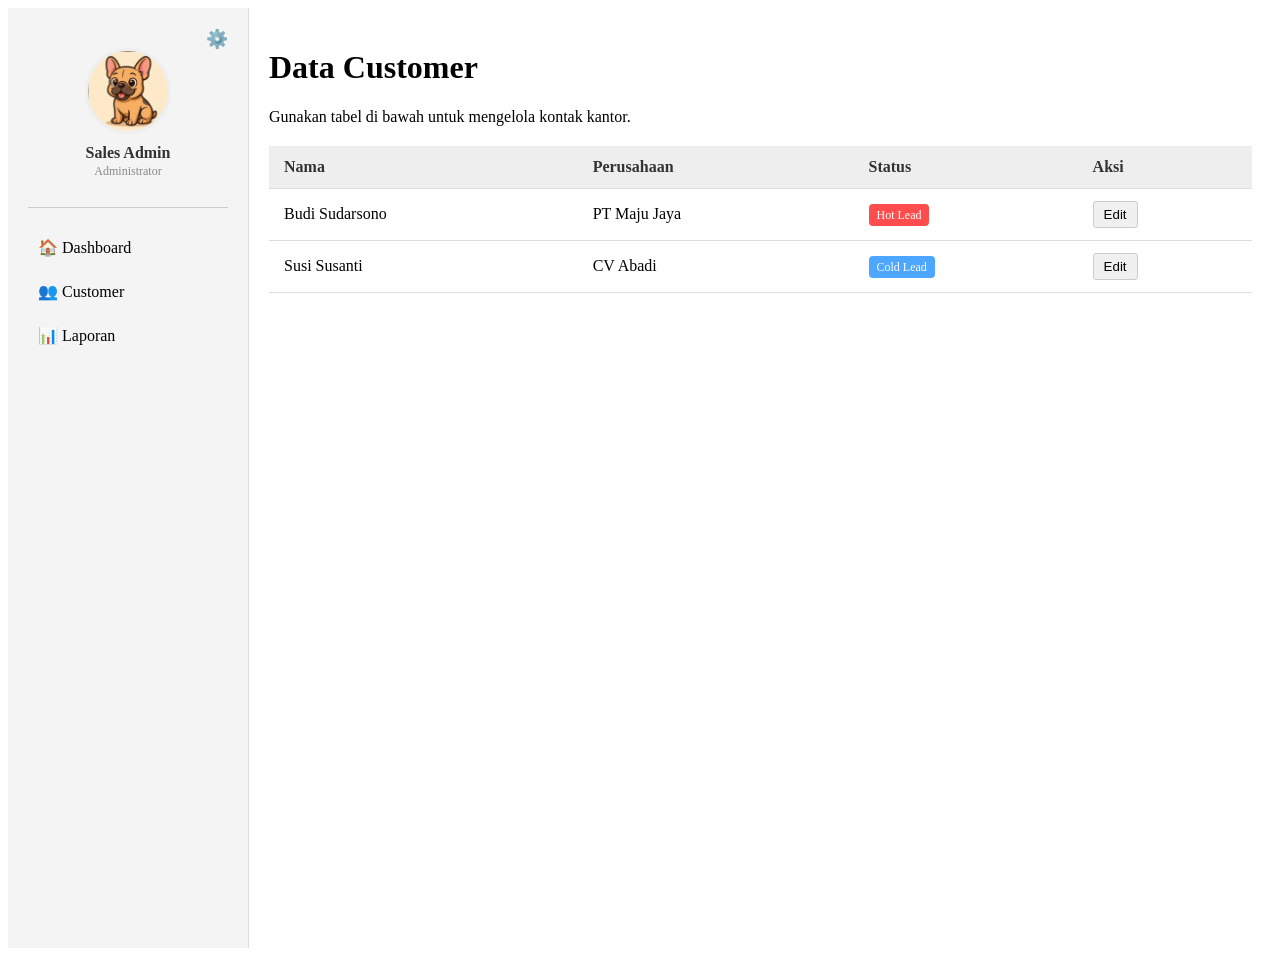
==== customer.html @ 4520d854 "Initial commit - CRM Prototype" ====
<!doctype html>
<html lang="en">
  <head>
    <meta charset="UTF-8" />
    <meta name="viewport" content="width=device-width, initial-scale=1.0" />
    <title>IEU CRM</title>
    <link rel="stylesheet" href="style.css" />
  </head>
  <body>
    <div id="wrapper">
      <div class="sidebar" id="sidebar-target">Sedang memuat menu...</div>

      <div id="content">
        <h1>Data Customer</h1>
        <p>Gunakan tabel di bawah untuk mengelola kontak kantor.</p>

        <table class="crm-table">
          <thead>
            <tr>
              <th>Nama</th>
              <th>Perusahaan</th>
              <th>Status</th>
              <th>Aksi</th>
            </tr>
          </thead>
          <tbody>
            <tr>
              <td>Budi Sudarsono</td>
              <td>PT Maju Jaya</td>
              <td><span class="badge-hot">Hot Lead</span></td>
              <td><button class="btn-edit">Edit</button></td>
            </tr>
            <tr>
              <td>Susi Susanti</td>
              <td>CV Abadi</td>
              <td><span class="badge-cold">Cold Lead</span></td>
              <td><button class="btn-edit">Edit</button></td>
            </tr>
          </tbody>
        </table>
      </div>
    </div>
    <script src="script.js"></script>
  </body>
</html>
---- style.css ----
/* Struktur Utama */
#wrapper {
  display: flex;
}

#content {
  flex: 1;
  padding: 20px;
}

/* Sidebar */
.sidebar {
  width: 200px;
  background: #f4f4f4;
  height: 100vh;
  padding: 20px;
  border-right: 1px solid #ddd;
}

/* Profil & Gear */
/* 1. Kontainer Paling Luar (Tempat Gear & Konten) */
.profile-container {
  position: relative;
  padding: 20px 0;
  width: 100%; /* Pastikan lebarnya penuh agar Gear bisa di pojok kanan */
}

/* 2. Ikon Gear Tetap di Pojok Kanan Atas */
.gear-icon-top {
  position: absolute;
  top: 0;
  right: 0;
  text-decoration: none;
  font-size: 18px;
  color: #888;
}

/* 3. INI KUNCINYA: Membuat Foto & Nama Berjejer ke Bawah */
.profile-content {
  display: flex;
  flex-direction: column; /* Foto di atas, Nama di bawah */
  align-items: center; /* Semuanya rata tengah secara horizontal */
  text-align: center;
}

/* 4. Foto Profil Bulat */
.profile-img-large {
    width: 80px;      /* Sesuaikan */
    height: 80px;
    border-radius: 50%;
    object-fit: cover; /* INI WAJIB: Biar tidak gepeng */
    border: 3px solid #eee;
    margin-bottom: 10px;
}
/* 5. Teks Nama & Role */
.user-name-big {
  font-weight: bold;
  font-size: 16px;
  color: #333;
  display: block; /* Memastikan dia ambil baris sendiri */
}

.user-role {
  font-size: 12px;
  color: #888;
}

/* Info Teks */
.user-info {
  display: flex;
  flex-direction: column;
}

.user-name-big {
  font-weight: bold;
  font-size: 16px;
  color: #333;
}

.user-role {
  font-size: 12px;
  color: #888;
  margin-top: 2px;
}

/* Menu */
.menu-list {
  list-style: none;
  padding: 0;
}

.menu-list li {
  margin-bottom: 15px;
  cursor: pointer;
}

.divider {
  border: 0;
  border-top: 1px solid #ccc;
  margin-bottom: 20px;
}

/* Styling Tabel CRM */
.crm-table {
  width: 100%;
  border-collapse: collapse;
  margin-top: 20px;
  background: white;
}

.crm-table th,
.crm-table td {
  padding: 12px 15px;
  text-align: left;
  border-bottom: 1px solid #ddd;
}

.crm-table th {
  background-color: #eee;
  color: #333;
}

/* Warna Status */
.badge-hot {
  background: #ff4d4d;
  color: white;
  padding: 4px 8px;
  border-radius: 4px;
  font-size: 12px;
}

.badge-cold {
  background: #4da6ff;
  color: white;
  padding: 4px 8px;
  border-radius: 4px;
  font-size: 12px;
}

.btn-edit {
  cursor: pointer;
  background: #f0f0f0;
  border: 1px solid #ccc;
  border-radius: 3px;
  padding: 5px 10px;
}

/* Efek saat mouse mendekat (Hover) */
.menu-list li:hover {
  background-color: #e0e0e0; /* Warna abu-abu muda */
  color: #007bff; /* Warna teks jadi biru */
  padding-left: 10px; /* Efek sedikit bergeser ke kanan */
  border-radius: 5px; /* Sudutnya jadi agak bulat */
}

/* Transisi supaya perubahannya halus, tidak kaget */
.menu-list li {
  transition: all 0.3s ease;
  padding: 10px;
  margin-bottom: 5px;
  cursor: pointer;
}

.action-column {
    text-align: center;
    width: 50px;
}

.btn-edit-icon {
    background: none;
    border: none;
    cursor: pointer;
    font-size: 16px;
    transition: transform 0.2s;
    opacity: 0.6;
}

.btn-edit-icon:hover {
    transform: scale(1.2);
    opacity: 1;
}

/* Class khusus untuk menyembunyikan elemen jika bukan admin */
.hidden-access {
    display: none !important;
}

/* Container Modal (Latar Belakang Gelap) */
.modal {
    display: none; /* Sembunyi secara default */
    position: fixed;
    z-index: 1000;
    left: 0;
    top: 0;
    width: 100%;
    height: 100%;
    background-color: rgba(0,0,0,0.5); /* Hitam transparan */
}

/* Kotak Putih di Tengah */
.modal-content {
    background-color: white;
    margin: 10% auto;
    padding: 25px;
    border-radius: 10px;
    width: 400px;
    box-shadow: 0 5px 15px rgba(0,0,0,0.3);
    position: relative;
}

/* Tombol Close (X) */
.close-btn {
    position: absolute;
    right: 20px;
    top: 15px;
    font-size: 24px;
    cursor: pointer;
}

/* Styling Form di dalam Modal */
#editForm label {
    display: block;
    margin-top: 15px;
    font-weight: bold;
    font-size: 14px;
}

#editForm input, #editForm select {
    width: 100%;
    padding: 8px;
    margin-top: 5px;
    border: 1px solid #ddd;
    border-radius: 4px;
}

.modal-footer {
    margin-top: 25px;
    display: flex;
    justify-content: flex-end;
    gap: 10px;
}

.btn-save { background: #28a745; color: white; border: none; padding: 10px 20px; border-radius: 5px; cursor: pointer; }
.btn-cancel { background: #eee; border: none; padding: 10px 20px; border-radius: 5px; cursor: pointer; }

/* Styling Header Profil di Halaman Detail */
.profile-header-sales {
    display: flex;
    align-items: center;
    gap: 25px;
    background: white;
    padding: 30px;
    border-radius: 10px;
    margin-bottom: 25px;
    box-shadow: 0 2px 10px rgba(0,0,0,0.05);
}

.sales-info-text h1 {
    margin: 0;
    font-size: 28px;
    color: #333;
}

.sales-info-text p {
    margin: 5px 0;
    color: #666;
}

/* Card Profil di Halaman Detail */
.sales-profile-card {
    display: flex;
    align-items: center;
    background: white;
    padding: 25px;
    border-radius: 12px;
    box-shadow: 0 4px 6px rgba(0,0,0,0.05);
    margin-bottom: 25px;
    gap: 20px;
}

.sales-details h1 {
    margin: 0;
    font-size: 24px;
}

.nip-text {
    color: #888;
    margin: 5px 0;
    font-family: 'Courier New', Courier, monospace; /* Biar khas nomor induk */
    font-weight: bold;
}

.sales-tags {
    margin-top: 10px;
    display: flex;
    gap: 10px;
    align-items: center;
}

.region-tag {
    font-size: 13px;
    color: #555;
    background: #f0f0f0;
    padding: 4px 10px;
    border-radius: 5px;
}

/* Penyesuaian Tabel */
.table-section h3 {
    margin: 30px 0 15px 0;
    color: #333;
}

/* Style sales modal */

.modal-large {
    width: 600px; /* Lebih lebar dari modal edit biasa */
}

.sales-profile-popup {
    display: flex;
    align-items: center;
    gap: 20px;
    margin-bottom: 20px;
}

.small-font {
    font-size: 13px;
}

.shadow-none {
    box-shadow: none;
    border: 1px solid #eee;
}

/* Styling khusus Modal Detail Sekolah */
.modal-header-styled h2 { margin-bottom: 5px; color: #007bff; }

.modal-grid {
    display: grid;
    grid-template-columns: 1fr 1fr;
    gap: 20px;
    margin-top: 20px;
}

.grid-col p {
    margin: 10px 0;
    font-size: 14px;
    line-height: 1.5;
}

.highlight-box {
    background-color: #f8f9fa;
    padding: 15px;
    border-radius: 8px;
    border-left: 4px solid #007bff;
}

.highlight-box h4 {
    margin-top: 0;
    margin-bottom: 15px;
    color: #333;
}

.table-header {
    display: flex;
    justify-content: space-between;
    align-items: center;
    margin-bottom: 15px;
}

/* Form Input */

.btn-tambah {
    background-color: #007bff;
    color: white;
    border: none;
    padding: 10px 20px;
    border-radius: 6px;
    cursor: pointer;
    font-weight: bold;
}

.btn-tambah:hover {
    background-color: #0056b3;
}

/* Memastikan label di form rapi */
#addSchoolForm label {
    display: block;
    margin-top: 10px;
    font-weight: 600;
    font-size: 13px;
}

#addSchoolForm input, #addSchoolForm select {
    width: 100%;
    padding: 8px;
    margin-top: 5px;
    border: 1px solid #ccc;
    border-radius: 4px;
}

/* Container utama untuk kartu-kartu */
.summary-container {
    display: flex;             /* AKTIFKAN BARIS KE SAMPING */
    gap: 20px;                 /* Jarak antar kartu */
    margin-bottom: 25px;       /* Jarak ke tabel di bawahnya */
    flex-wrap: wrap;           /* Agar kalau layar HP kecil, dia otomatis turun ke bawah */
}

/* Styling satuan kartu */
.card {
    flex: 1;                   /* Membuat semua kartu lebarnya SAMA RATA */
    min-width: 200px;          /* Batas lebar minimal agar tidak terlalu gepeng */
    background: white;
    padding: 20px;
    border-radius: 12px;
    box-shadow: 0 4px 6px rgba(0,0,0,0.05);
    text-align: center;        /* Angka & teks di tengah */
    border-top: 5px solid #eee; /* Variasi garis atas */
}

/* Variasi warna garis */
.card-hot { border-top-color: #ffc107; }    /* Kuning */
.card-signed { border-top-color: #28a745; } /* Hijau */
.card-total { border-top-color: #007bff; }  /* Biru */

.card h3 {
    margin: 0;
    font-size: 28px;
    color: #333;
}

.card p {
    margin: 5px 0 0 0;
    color: #777;
    font-size: 14px;
    font-weight: 500;
}
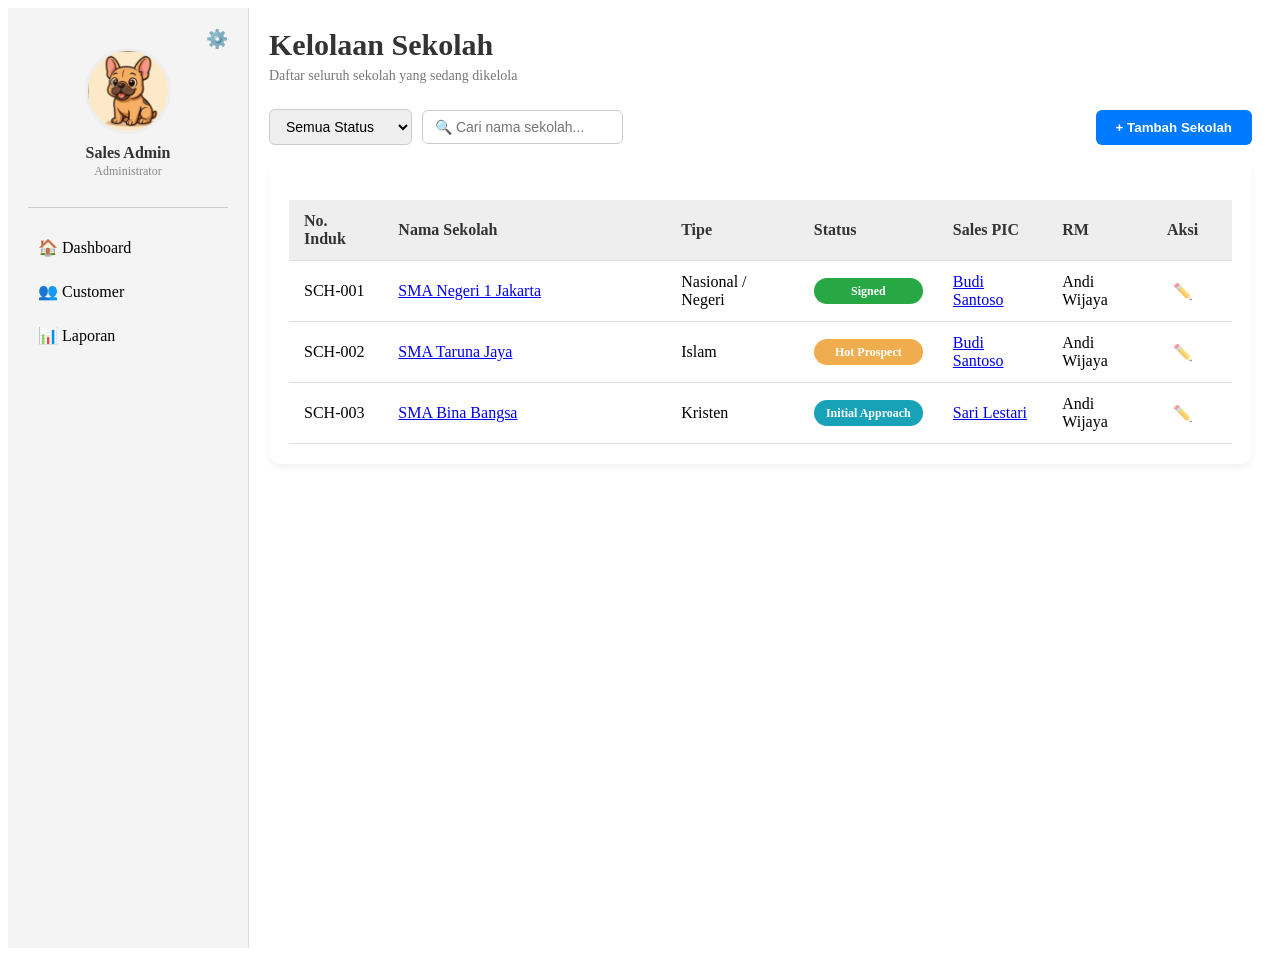
==== commit 5a7fe608: "8 April" ====
--- a/customer.html
+++ b/customer.html
@@ -3,7 +3,7 @@
   <head>
     <meta charset="UTF-8" />
     <meta name="viewport" content="width=device-width, initial-scale=1.0" />
-    <title>IEU CRM</title>
+    <title>CRM - Kelolaan Sekolah</title>
     <link rel="stylesheet" href="style.css" />
   </head>
   <body>
@@ -11,35 +11,219 @@
       <div class="sidebar" id="sidebar-target">Sedang memuat menu...</div>
 
       <div id="content">
-        <h1>Data Customer</h1>
-        <p>Gunakan tabel di bawah untuk mengelola kontak kantor.</p>
-
-        <table class="crm-table">
-          <thead>
-            <tr>
-              <th>Nama</th>
-              <th>Perusahaan</th>
-              <th>Status</th>
-              <th>Aksi</th>
-            </tr>
-          </thead>
-          <tbody>
-            <tr>
-              <td>Budi Sudarsono</td>
-              <td>PT Maju Jaya</td>
-              <td><span class="badge-hot">Hot Lead</span></td>
-              <td><button class="btn-edit">Edit</button></td>
-            </tr>
-            <tr>
-              <td>Susi Susanti</td>
-              <td>CV Abadi</td>
-              <td><span class="badge-cold">Cold Lead</span></td>
-              <td><button class="btn-edit">Edit</button></td>
-            </tr>
-          </tbody>
-        </table>
-      </div>
-    </div>
+        <div class="header-dashboard">
+          <h1>Kelolaan Sekolah</h1>
+          <p>Daftar seluruh sekolah yang sedang dikelola</p>
+        </div>
+
+        <!-- Filter & Tombol Tambah -->
+        <div class="table-header">
+          <div class="filter-group">
+            <select id="filterStatus" onchange="filterTable()">
+              <option value="all">Semua Status</option>
+              <option value="hot">Hot Prospect</option>
+              <option value="signed">Signed</option>
+              <option value="approach">Initial Approach</option>
+            </select>
+            <input type="text" id="searchSekolah" placeholder="🔍 Cari nama sekolah..." oninput="filterTable()">
+          </div>
+          <button class="btn-tambah" onclick="openAddModal()">+ Tambah Sekolah</button>
+        </div>
+
+        <!-- Tabel Sekolah -->
+        <div class="table-container">
+          <table class="crm-table">
+            <thead>
+              <tr>
+                <th>No. Induk</th>
+                <th style="width: 30%;">Nama Sekolah</th>
+                <th>Tipe</th>
+                <th>Status</th>
+                <th>Sales PIC</th>
+                <th>RM</th>
+                <th class="action-column">Aksi</th>
+              </tr>
+            </thead>
+            <tbody id="customerTableBody">
+  <!-- <tr>
+    <td>SCH-001</td>
+    <td><a href="javascript:void(0)" onclick="openSchoolDetail('SCH-001')" class="link-detail">SMA Negeri 1 Jakarta</a></td>
+    <td>Nasional / Negeri</td>
+    <td><span class="badge signed">Signed</span></td>
+    <td><a href="javascript:void(0)" onclick="openSalesDetail('Budi')" class="link-user">Budi Santoso</a></td>
+    <td>Andi Wijaya</td>
+    <td class="action-column">
+      <button class="btn-edit-icon" onclick="openEditModal()">✏️</button>
+    </td>
+  </tr>
+  <tr>
+    <td>SCH-002</td>
+    <td><a href="javascript:void(0)" onclick="openSchoolDetail('SCH-002')" class="link-detail">SMA Taruna Jaya</a></td>
+    <td>Islam</td>
+    <td><span class="badge hot">Hot Prospect</span></td>
+    <td><a href="javascript:void(0)" onclick="openSalesDetail('Budi')" class="link-user">Budi Santoso</a></td>
+    <td>Andi Wijaya</td>
+    <td class="action-column">
+      <button class="btn-edit-icon" onclick="openEditModal()">✏️</button>
+    </td>
+  </tr> -->
+</tbody>
+          </table>
+
+          <!-- Modal Edit -->
+<!-- Modal Edit -->
+<div id="editModal" class="modal">
+  <div class="modal-content">
+    <span class="close-btn" onclick="closeEditModal()">&times;</span>
+    <h2>✏️ Edit Data Sekolah</h2>
+    <hr>
+    <form id="editForm">  <!-- INI YANG HARUS DIGANTI -->
+      <label>No. Induk Sekolah:</label>
+      <input type="text" id="editID" readonly>
+
+      <label>Nama Sekolah:</label>
+      <input type="text" id="editNama">
+
+      <label>Status:</label>
+      <select id="editStatus">
+        <option value="hot">Hot Prospect</option>
+        <option value="signed">Signed</option>
+        <option value="approach">Initial Approach</option>
+      </select>
+
+      <label>Sales PIC:</label>
+      <input type="text" id="editSales">
+
+      <label>RM:</label>
+      <input type="text" id="editRM">
+
+      <div class="modal-footer">
+        <button type="button" class="btn-cancel" onclick="closeEditModal()">Batal</button>
+        <button type="submit" class="btn-save">Simpan Perubahan</button>
+      </div>
+    </form>
+  </div>
+</div>
+
+<!-- Modal Detail Sales -->
+<div id="salesModal" class="modal">
+  <div class="modal-content modal-large">
+    <span class="close-btn" onclick="closeSalesModal()">&times;</span>
+
+    <div class="sales-profile-popup">
+      <img src="assets/image/pp2.jpg" class="profile-img-large" id="popSalesFoto">
+      <div class="sales-info">
+        <h2 id="popSalesNama">Nama Sales</h2>
+        <p id="popSalesNIP">NIP: -</p>
+        <span class="badge signed" id="popSalesLevel">Senior Sales</span>
+      </div>
+    </div>
+
+    <hr>
+
+    <h3>List Kelolaan Sekolah</h3>
+    <div class="table-container shadow-none">
+      <table class="crm-table small-font">
+        <thead>
+          <tr>
+            <th>Nama Sekolah</th>
+            <th>Status</th>
+            <th>Next Action</th>
+          </tr>
+        </thead>
+        <tbody id="popSalesTableBody"></tbody>
+      </table>
+    </div>
+  </div>
+</div>
+
+<!-- Modal Detail Sekolah -->
+<div id="schoolModal" class="modal">
+  <div class="modal-content modal-large">
+    <span class="close-btn" onclick="closeSchoolModal()">&times;</span>
+
+    <div class="modal-header-styled">
+      <h2 id="popSchoolNama">Nama Sekolah</h2>
+      <p id="popSchoolID" class="nip-text">ID: -</p>
+    </div>
+
+    <hr>
+
+    <div class="modal-grid">
+      <div class="grid-col">
+        <p><strong>🏫 Tipe Sekolah:</strong> <span id="popSchoolTipe">-</span></p>
+        <p><strong>📍 Lokasi (Kota):</strong> <span id="popSchoolKota">-</span></p>
+        <p><strong>🏠 Alamat:</strong> <span id="popSchoolAlamat">-</span></p>
+        <p><strong>🏢 Yayasan:</strong> <span id="popSchoolYayasan">-</span></p>
+        <p><strong>🎓 Kepala Sekolah:</strong> <span id="popSchoolKepsek">-</span></p>
+        <p><strong>📞 Kontak PIC:</strong> <span id="popSchoolPIC">-</span></p>
+      </div>
+
+      <div class="grid-col highlight-box">
+        <h4>Status Kerjasama</h4>
+        <p><strong>Status:</strong> <span id="popSchoolStatus" class="badge">-</span></p>
+        <p><strong>Jumlah Siswa:</strong> <span id="popSchoolSiswa">0</span> Siswa</p>
+        <p><strong>Cakupan Join:</strong> <span id="popSchoolCakupan">-</span></p>
+      </div>
+    </div>
+  </div>
+</div>
+
+<!-- Modal Tambah Sekolah -->
+<div id="addModal" class="modal">
+  <div class="modal-content modal-large">
+    <span class="close-btn" onclick="closeAddModal()">&times;</span>
+    <h2>🆕 Daftarkan Sekolah Baru</h2>
+    <hr>
+    <form id="addSchoolForm">
+      <div class="modal-grid">
+        <div class="grid-col">
+          <label style="color: #d9534f;">Nomor Induk Sekolah (Primary Key):</label>
+          <input type="text" id="addID" placeholder="Contoh: SCH-2024-001" required style="border: 2px solid #d9534f; font-weight: bold;">
+
+          <label>Nama Sekolah:</label>
+          <input type="text" id="addNama" placeholder="Contoh: SMA Negeri 1" required>
+
+          <label>Tipe Sekolah:</label>
+          <select id="addTipe">
+            <option value="Nasional / Negeri">Nasional / Negeri</option>
+            <option value="Islam">Islam</option>
+            <option value="Kristen">Kristen</option>
+            <option value="Katolik">Katolik</option>
+            <option value="Internasional / Plus">Internasional / Plus</option>
+          </select>
+        </div>
+
+        <div class="grid-col">
+          <label>Status Awal:</label>
+          <select id="addStatus">
+            <option value="hot">Hot Prospect</option>
+            <option value="approach">Initial Approach</option>
+            <option value="signed">Signed</option>
+          </select>
+
+          <label>Nama Kepala Sekolah:</label>
+          <input type="text" id="addKepsek" placeholder="Contoh: Drs. Ahmad">
+
+          <label>Kontak PIC (HP/Email):</label>
+          <input type="text" id="addPIC" placeholder="Nama - Nomor HP">
+
+          <label>Jumlah Siswa (Estimasi):</label>
+          <input type="text" id="addSiswa" placeholder="0" inputmode="numeric" oninput="this.value = this.value.replace(/[^0-9]/g, '');">
+        </div>
+      </div>
+
+      <div class="modal-footer">
+        <button type="button" class="btn-cancel" onclick="closeAddModal()">Batal</button>
+        <button type="submit" class="btn-save">Simpan ke Database</button>
+      </div>
+    </form>
+  </div>
+</div>
+        
+       </div>
+    </div>
+    
     <script src="script.js"></script>
   </body>
-</html>
+</html>
--- a/style.css
+++ b/style.css
@@ -7,6 +7,43 @@
   flex: 1;
   padding: 20px;
 }
+
+.header-dashboard {
+  margin-bottom: 25px;
+}
+
+.header-dashboard h1 {
+  margin: 0;
+  font-size: 30px;
+  color: #333;
+}
+
+.header-dashboard p {
+  margin-top: 6px;
+  color: #777;
+  font-size: 14px;
+}
+
+.chart-section {
+  margin-top: 35px;
+}
+
+.chart-container {
+  background: white;
+  border-radius: 12px;
+  padding: 25px;
+  box-shadow: 0 4px 6px rgba(0,0,0,0.05);
+  margin-bottom: 30px;
+}
+
+.table-container {
+  background: white;
+  border-radius: 12px;
+  padding: 20px;
+  box-shadow: 0 4px 6px rgba(0,0,0,0.05);
+}
+
+
 
 /* Sidebar */
 .sidebar {
@@ -60,21 +97,10 @@
   display: block; /* Memastikan dia ambil baris sendiri */
 }
 
-.user-role {
-  font-size: 12px;
-  color: #888;
-}
-
 /* Info Teks */
 .user-info {
   display: flex;
   flex-direction: column;
-}
-
-.user-name-big {
-  font-weight: bold;
-  font-size: 16px;
-  color: #333;
 }
 
 .user-role {
@@ -121,21 +147,35 @@
 }
 
 /* Warna Status */
-.badge-hot {
-  background: #ff4d4d;
+/* Warna Status - Sistem Baru */
+.badge {
+  display: inline-block;
+  padding: 6px 12px;
+  border-radius: 20px;
+  font-size: 12px;
+  font-weight: 600;
   color: white;
-  padding: 4px 8px;
-  border-radius: 4px;
-  font-size: 12px;
-}
-
-.badge-cold {
-  background: #4da6ff;
-  color: white;
-  padding: 4px 8px;
-  border-radius: 4px;
-  font-size: 12px;
-}
+  text-align: center;
+  min-width: 85px;
+  line-height: 1.2;
+}
+
+.badge.hot {
+  background: #f0ad4e;
+}
+
+.badge.signed {
+  background: #28a745;
+}
+
+.badge.approach {
+  background: #17a2b8;
+}
+
+.badge.cold {
+  background: #6c757d;
+}
+
 
 .btn-edit {
   cursor: pointer;
@@ -437,4 +477,19 @@
     color: #777;
     font-size: 14px;
     font-weight: 500;
+}
+
+/* Filter group di atas tabel */
+.filter-group {
+  display: flex;
+  gap: 10px;
+  align-items: center;
+}
+
+.filter-group input,
+.filter-group select {
+  padding: 8px 12px;
+  border: 1px solid #ccc;
+  border-radius: 6px;
+  font-size: 14px;
 }
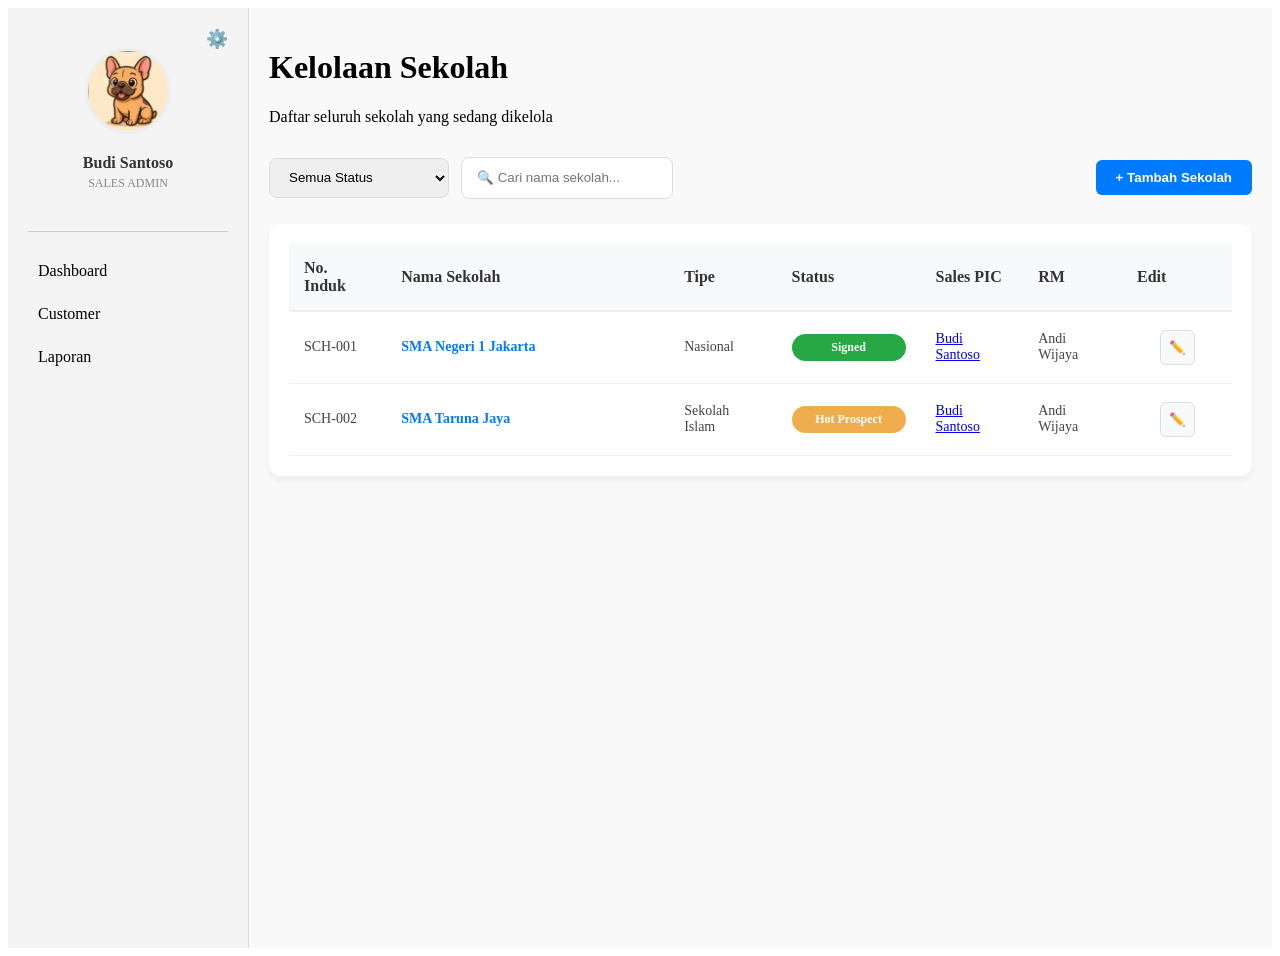
==== commit a48ad7ef: "15 April 2026" ====
--- a/customer.html
+++ b/customer.html
@@ -1,229 +1,212 @@
 <!doctype html>
 <html lang="en">
-  <head>
-    <meta charset="UTF-8" />
-    <meta name="viewport" content="width=device-width, initial-scale=1.0" />
-    <title>CRM - Kelolaan Sekolah</title>
-    <link rel="stylesheet" href="style.css" />
-  </head>
-  <body>
-    <div id="wrapper">
-      <div class="sidebar" id="sidebar-target">Sedang memuat menu...</div>
-
-      <div id="content">
-        <div class="header-dashboard">
-          <h1>Kelolaan Sekolah</h1>
-          <p>Daftar seluruh sekolah yang sedang dikelola</p>
-        </div>
-
-        <!-- Filter & Tombol Tambah -->
-        <div class="table-header">
-          <div class="filter-group">
-            <select id="filterStatus" onchange="filterTable()">
-              <option value="all">Semua Status</option>
-              <option value="hot">Hot Prospect</option>
-              <option value="signed">Signed</option>
-              <option value="approach">Initial Approach</option>
-            </select>
-            <input type="text" id="searchSekolah" placeholder="🔍 Cari nama sekolah..." oninput="filterTable()">
-          </div>
-          <button class="btn-tambah" onclick="openAddModal()">+ Tambah Sekolah</button>
-        </div>
-
-        <!-- Tabel Sekolah -->
-        <div class="table-container">
-          <table class="crm-table">
-            <thead>
-              <tr>
-                <th>No. Induk</th>
-                <th style="width: 30%;">Nama Sekolah</th>
-                <th>Tipe</th>
-                <th>Status</th>
-                <th>Sales PIC</th>
-                <th>RM</th>
-                <th class="action-column">Aksi</th>
-              </tr>
-            </thead>
-            <tbody id="customerTableBody">
-  <!-- <tr>
-    <td>SCH-001</td>
-    <td><a href="javascript:void(0)" onclick="openSchoolDetail('SCH-001')" class="link-detail">SMA Negeri 1 Jakarta</a></td>
-    <td>Nasional / Negeri</td>
-    <td><span class="badge signed">Signed</span></td>
-    <td><a href="javascript:void(0)" onclick="openSalesDetail('Budi')" class="link-user">Budi Santoso</a></td>
-    <td>Andi Wijaya</td>
-    <td class="action-column">
-      <button class="btn-edit-icon" onclick="openEditModal()">✏️</button>
-    </td>
-  </tr>
-  <tr>
-    <td>SCH-002</td>
-    <td><a href="javascript:void(0)" onclick="openSchoolDetail('SCH-002')" class="link-detail">SMA Taruna Jaya</a></td>
-    <td>Islam</td>
-    <td><span class="badge hot">Hot Prospect</span></td>
-    <td><a href="javascript:void(0)" onclick="openSalesDetail('Budi')" class="link-user">Budi Santoso</a></td>
-    <td>Andi Wijaya</td>
-    <td class="action-column">
-      <button class="btn-edit-icon" onclick="openEditModal()">✏️</button>
-    </td>
-  </tr> -->
-</tbody>
-          </table>
-
-          <!-- Modal Edit -->
-<!-- Modal Edit -->
-<div id="editModal" class="modal">
-  <div class="modal-content">
-    <span class="close-btn" onclick="closeEditModal()">&times;</span>
-    <h2>✏️ Edit Data Sekolah</h2>
-    <hr>
-    <form id="editForm">  <!-- INI YANG HARUS DIGANTI -->
-      <label>No. Induk Sekolah:</label>
-      <input type="text" id="editID" readonly>
-
-      <label>Nama Sekolah:</label>
-      <input type="text" id="editNama">
-
-      <label>Status:</label>
-      <select id="editStatus">
-        <option value="hot">Hot Prospect</option>
-        <option value="signed">Signed</option>
-        <option value="approach">Initial Approach</option>
-      </select>
-
-      <label>Sales PIC:</label>
-      <input type="text" id="editSales">
-
-      <label>RM:</label>
-      <input type="text" id="editRM">
-
-      <div class="modal-footer">
-        <button type="button" class="btn-cancel" onclick="closeEditModal()">Batal</button>
-        <button type="submit" class="btn-save">Simpan Perubahan</button>
+   <head>
+      <meta charset="UTF-8" />
+      <meta name="viewport" content="width=device-width, initial-scale=1.0" />
+      <title>CRM - Kelolaan Sekolah</title>
+      <link rel="stylesheet" href="style.css" />
+   </head>
+   <body>
+      <div id="wrapper">
+         <div class="sidebar" id="sidebar-target">Sedang memuat menu...</div>
+         <div id="content">
+            <div class="header-dashboard">
+               <h1>Kelolaan Sekolah</h1>
+               <p>Daftar seluruh sekolah yang sedang dikelola</p>
+            </div>
+            <div class="table-header">
+               <div class="filter-group">
+                  <select id="filterStatus" onchange="filterTable()">
+                     <option value="all">Semua Status</option>
+                     <option value="hot">Hot Prospect</option>
+                     <option value="signed">Signed</option>
+                     <option value="approach">Initial Approach</option>
+                  </select>
+                  <input type="text" id="searchSekolah" placeholder="🔍 Cari nama sekolah..." oninput="filterTable()">
+               </div>
+               <button class="btn-tambah" onclick="openAddModal()">+ Tambah Sekolah</button>
+            </div>
+            <div class="table-container">
+               <table class="crm-table">
+                  <thead>
+                     <tr>
+                        <th>No. Induk</th>
+                        <th style="width: 30%;">Nama Sekolah</th>
+                        <th>Tipe</th>
+                        <th>Status</th>
+                        <th>Sales PIC</th>
+                        <th>RM</th>
+                        <th class="action-column">Edit</th>
+                     </tr>
+                  </thead>
+                  <tbody id="customerTableBody"></tbody>
+               </table>
+            </div>
+            <div id="editModal" class="modal">
+               <div class="modal-content">
+                  <span class="close-btn" onclick="closeEditModal()">&times;</span>
+                  <h2>✏️ Update Status & Sales</h2>
+                  <hr>
+                  <form id="editForm">
+                     <label>No. Induk Sekolah (NPSN):</label>
+                     <input type="text" id="editID" readonly style="background-color: #f0f0f0; cursor: not-allowed;">
+                     <label>Nama Sekolah:</label>
+                     <input type="text" id="editNama" readonly style="background-color: #f0f0f0; cursor: not-allowed;">
+                     <label>Status:</label>
+                     <select id="editStatus">
+                        <option value="hot">Hot Prospect</option>
+                        <option value="signed">Signed</option>
+                        <option value="approach">Initial Approach</option>
+                     </select>
+                     <label>Sales PIC:</label>
+                     <input type="text" id="editSales">
+                     <label>RM:</label>
+                     <input type="text" id="editRM">
+                     <div class="modal-footer">
+                        <button type="button" class="btn-cancel" onclick="closeEditModal()">Batal</button>
+                        <button type="submit" class="btn-save">Simpan</button>
+                     </div>
+                  </form>
+               </div>
+            </div>
+            <div id="editDetailModal" class="modal">
+               <div class="modal-content modal-large">
+                  <span class="close-btn" onclick="closeEditDetailModal()">&times;</span>
+                  <h2>🛠️ Edit Informasi Lengkap</h2>
+                  <hr>
+                  <form id="editDetailForm">
+                     <div class="modal-grid">
+                        <div class="grid-col">
+                           <label>No. Induk (NPSN):</label>
+                           <input type="text" id="edDetID" readonly style="background-color: #f0f0f0;">
+                           <label>Nama Sekolah:</label>
+                           <input type="text" id="edDetNama" readonly style="background-color: #f0f0f0;">
+                           <label>Tipe:</label>
+                           <input type="text" id="edDetTipe">
+                           <label>Kota:</label>
+                           <input type="text" id="edDetKota">
+                           <label>Yayasan:</label>
+                           <input type="text" id="edDetYayasan">
+                        </div>
+                        <div class="grid-col">
+                           <label>Kepala Sekolah:</label>
+                           <input type="text" id="edDetKepsek">
+                           <label>Nama PIC:</label>
+                           <input type="text" id="edDetPICNama">
+                           <label>Kontak PIC (WA):</label>
+                           <input type="text" id="edDetPICKontak">
+                           <label>Latitude:</label>
+                           <input type="text" id="edDetLat">
+                           <label>Longitude:</label>
+                           <input type="text" id="edDetLng">
+                        </div>
+                     </div>
+                     <div class="modal-footer">
+                        <button type="button" class="btn-cancel" onclick="closeEditDetailModal()">Batal</button>
+                        <button type="submit" class="btn-save">Simpan Data Lengkap</button>
+                     </div>
+                  </form>
+               </div>
+            </div>
+            <div id="salesModal" class="modal">
+               <div class="modal-content modal-large">
+                  <span class="close-btn" onclick="closeSalesModal()">&times;</span>
+                  <div class="sales-profile-popup">
+                     <img src="assets/image/pp2.jpg" class="profile-img-large" id="popSalesFoto">
+                     <div class="sales-info">
+                        <h2 id="popSalesNama">Nama Sales</h2>
+                        <p id="popSalesNIP">NIP: -</p>
+                        <span class="badge signed" id="popSalesLevel">Senior Sales</span>
+                     </div>
+                  </div>
+                  <hr>
+                  <h3>List Kelolaan Sekolah</h3>
+                  <div class="table-container shadow-none">
+                     <table class="crm-table small-font">
+                        <thead>
+                           <tr>
+                              <th>Nama Sekolah</th>
+                              <th>Status</th>
+                              <th>Next Action</th>
+                           </tr>
+                        </thead>
+                        <tbody id="popSalesTableBody"></tbody>
+                     </table>
+                  </div>
+               </div>
+            </div>
+            <div id="schoolModal" class="modal">
+               <div class="modal-content modal-large">
+                  <span class="close-btn" onclick="closeSchoolModal()">&times;</span>
+                  <div class="modal-header-styled">
+                     <h2 id="popSchoolNama">Nama Sekolah</h2>
+                     <p id="popSchoolID" class="nip-text">ID: -</p>
+                  </div>
+                  <hr>
+                  <div class="modal-grid">
+                     <div class="grid-col">
+                        <p><strong>📍 Lokasi (Kota):</strong> <span id="popSchoolKota">-</span></p>
+                        <p><strong>🏢 Yayasan:</strong> <span id="popSchoolYayasan">-</span></p>
+                        <p><strong>🏠 Alamat:</strong> <span id="popSchoolAlamat">-</span></p>
+                        <p><strong>🎓 Kepala Sekolah:</strong> <span id="popSchoolKepsek">-</span></p>
+                        <p><strong>📞 Kontak PIC:</strong> <span id="popSchoolPIC">-</span></p>
+                        <p><strong>🌐 Koordinat:</strong> <span id="popSchoolCoords">-</span></p>
+                     </div>
+                     <div class="grid-col highlight-box">
+                        <h4>Status Kerjasama</h4>
+                        <p><strong>Status:</strong> <span id="popSchoolStatus" class="badge">-</span></p>
+                        <p><strong>Jumlah Siswa:</strong> <span id="popSchoolSiswa">0</span> Siswa</p>
+                        <p><strong>Tipe Sekolah:</strong> <span id="popSchoolTipe">-</span></p>
+                        <hr>
+                        <button class="btn-save" style="width: 100%;" id="btnEditDetail">✏️ Edit Informasi Sekolah</button>
+                     </div>
+                  </div>
+               </div>
+            </div>
+            <div id="addModal" class="modal">
+               <div class="modal-content modal-large">
+                  <span class="close-btn" onclick="closeAddModal()">&times;</span>
+                  <h2>🆕 Daftarkan Sekolah Baru</h2>
+                  <hr>
+                  <form id="addSchoolForm">
+                     <div class="modal-grid">
+                        <div class="grid-col">
+                           <label style="color: #d9534f;">Nomor Induk (NPSN):</label>
+                           <input type="text" id="addID" placeholder="NPSN" required style="border: 2px solid #d9534f; font-weight: bold;">
+                           <label>Nama Sekolah:</label>
+                           <input type="text" id="addNama" placeholder="Nama Sesuai NPSN" required>
+                           <label>Tipe Sekolah:</label>
+                           <select id="addTipe">
+                              <option value="Nasional">Nasional</option>
+                              <option value="Sekolah Islam">Sekolah Islam</option>
+                              <option value="Sekolah Kristen">Sekolah Kristen</option>
+                              <option value="Sekolah Katolik">Sekolah Katolik</option>
+                              <option value="Sekolah Internasional">Sekolah Internasional</option>
+                           </select>
+                           <label>Kota:</label>
+                           <input type="text" id="addKota" placeholder="Contoh: Denpasar">
+                        </div>
+                        <div class="grid-col">
+                           <label>Nama Kepala Sekolah:</label>
+                           <input type="text" id="addKepsek" placeholder="Nama Kepala Sekolah">
+                           <label>Nama PIC:</label>
+                           <input type="text" id="addPICNama" placeholder="Contoh: Ibu Sari">
+                           <label>WhatsApp PIC:</label>
+                           <input type="text" id="addPICKontak" placeholder="8123xxxx" inputmode="numeric">
+                           <label>Jumlah Siswa (Estimasi):</label>
+                           <input type="number" id="addSiswa" placeholder="0">
+                           <input type="hidden" id="addStatus" value="approach">
+                        </div>
+                     </div>
+                     <div class="modal-footer">
+                        <button type="button" class="btn-cancel" onclick="closeAddModal()">Batal</button>
+                        <button type="submit" class="btn-save">Simpan ke Database</button>
+                     </div>
+                  </form>
+               </div>
+            </div>
+         </div>
       </div>
-    </form>
-  </div>
-</div>
-
-<!-- Modal Detail Sales -->
-<div id="salesModal" class="modal">
-  <div class="modal-content modal-large">
-    <span class="close-btn" onclick="closeSalesModal()">&times;</span>
-
-    <div class="sales-profile-popup">
-      <img src="assets/image/pp2.jpg" class="profile-img-large" id="popSalesFoto">
-      <div class="sales-info">
-        <h2 id="popSalesNama">Nama Sales</h2>
-        <p id="popSalesNIP">NIP: -</p>
-        <span class="badge signed" id="popSalesLevel">Senior Sales</span>
-      </div>
-    </div>
-
-    <hr>
-
-    <h3>List Kelolaan Sekolah</h3>
-    <div class="table-container shadow-none">
-      <table class="crm-table small-font">
-        <thead>
-          <tr>
-            <th>Nama Sekolah</th>
-            <th>Status</th>
-            <th>Next Action</th>
-          </tr>
-        </thead>
-        <tbody id="popSalesTableBody"></tbody>
-      </table>
-    </div>
-  </div>
-</div>
-
-<!-- Modal Detail Sekolah -->
-<div id="schoolModal" class="modal">
-  <div class="modal-content modal-large">
-    <span class="close-btn" onclick="closeSchoolModal()">&times;</span>
-
-    <div class="modal-header-styled">
-      <h2 id="popSchoolNama">Nama Sekolah</h2>
-      <p id="popSchoolID" class="nip-text">ID: -</p>
-    </div>
-
-    <hr>
-
-    <div class="modal-grid">
-      <div class="grid-col">
-        <p><strong>🏫 Tipe Sekolah:</strong> <span id="popSchoolTipe">-</span></p>
-        <p><strong>📍 Lokasi (Kota):</strong> <span id="popSchoolKota">-</span></p>
-        <p><strong>🏠 Alamat:</strong> <span id="popSchoolAlamat">-</span></p>
-        <p><strong>🏢 Yayasan:</strong> <span id="popSchoolYayasan">-</span></p>
-        <p><strong>🎓 Kepala Sekolah:</strong> <span id="popSchoolKepsek">-</span></p>
-        <p><strong>📞 Kontak PIC:</strong> <span id="popSchoolPIC">-</span></p>
-      </div>
-
-      <div class="grid-col highlight-box">
-        <h4>Status Kerjasama</h4>
-        <p><strong>Status:</strong> <span id="popSchoolStatus" class="badge">-</span></p>
-        <p><strong>Jumlah Siswa:</strong> <span id="popSchoolSiswa">0</span> Siswa</p>
-        <p><strong>Cakupan Join:</strong> <span id="popSchoolCakupan">-</span></p>
-      </div>
-    </div>
-  </div>
-</div>
-
-<!-- Modal Tambah Sekolah -->
-<div id="addModal" class="modal">
-  <div class="modal-content modal-large">
-    <span class="close-btn" onclick="closeAddModal()">&times;</span>
-    <h2>🆕 Daftarkan Sekolah Baru</h2>
-    <hr>
-    <form id="addSchoolForm">
-      <div class="modal-grid">
-        <div class="grid-col">
-          <label style="color: #d9534f;">Nomor Induk Sekolah (Primary Key):</label>
-          <input type="text" id="addID" placeholder="Contoh: SCH-2024-001" required style="border: 2px solid #d9534f; font-weight: bold;">
-
-          <label>Nama Sekolah:</label>
-          <input type="text" id="addNama" placeholder="Contoh: SMA Negeri 1" required>
-
-          <label>Tipe Sekolah:</label>
-          <select id="addTipe">
-            <option value="Nasional / Negeri">Nasional / Negeri</option>
-            <option value="Islam">Islam</option>
-            <option value="Kristen">Kristen</option>
-            <option value="Katolik">Katolik</option>
-            <option value="Internasional / Plus">Internasional / Plus</option>
-          </select>
-        </div>
-
-        <div class="grid-col">
-          <label>Status Awal:</label>
-          <select id="addStatus">
-            <option value="hot">Hot Prospect</option>
-            <option value="approach">Initial Approach</option>
-            <option value="signed">Signed</option>
-          </select>
-
-          <label>Nama Kepala Sekolah:</label>
-          <input type="text" id="addKepsek" placeholder="Contoh: Drs. Ahmad">
-
-          <label>Kontak PIC (HP/Email):</label>
-          <input type="text" id="addPIC" placeholder="Nama - Nomor HP">
-
-          <label>Jumlah Siswa (Estimasi):</label>
-          <input type="text" id="addSiswa" placeholder="0" inputmode="numeric" oninput="this.value = this.value.replace(/[^0-9]/g, '');">
-        </div>
-      </div>
-
-      <div class="modal-footer">
-        <button type="button" class="btn-cancel" onclick="closeAddModal()">Batal</button>
-        <button type="submit" class="btn-save">Simpan ke Database</button>
-      </div>
-    </form>
-  </div>
-</div>
-        
-       </div>
-    </div>
-    
-    <script src="script.js"></script>
-  </body>
+      <script src="script.js"></script>
+   </body>
 </html>
--- a/style.css
+++ b/style.css
@@ -1,394 +1,279 @@
-/* Struktur Utama */
-#wrapper {
-  display: flex;
-}
-
-#content {
-  flex: 1;
-  padding: 20px;
-}
-
-.header-dashboard {
-  margin-bottom: 25px;
-}
-
-.header-dashboard h1 {
-  margin: 0;
-  font-size: 30px;
-  color: #333;
-}
-
-.header-dashboard p {
-  margin-top: 6px;
-  color: #777;
-  font-size: 14px;
-}
-
-.chart-section {
-  margin-top: 35px;
-}
-
-.chart-container {
-  background: white;
-  border-radius: 12px;
-  padding: 25px;
-  box-shadow: 0 4px 6px rgba(0,0,0,0.05);
-  margin-bottom: 30px;
-}
-
-.table-container {
-  background: white;
-  border-radius: 12px;
-  padding: 20px;
-  box-shadow: 0 4px 6px rgba(0,0,0,0.05);
-}
-
-
-
-/* Sidebar */
+/* ==========================================
+   1. STRUKTUR UTAMA & LAYOUT
+   ========================================== */
+#wrapper { display: flex; }
+
+#content { 
+    flex: 1; 
+    padding: 20px; 
+    background-color: #f9f9f9; 
+    min-height: 100vh;
+}
+
 .sidebar {
-  width: 200px;
-  background: #f4f4f4;
-  height: 100vh;
-  padding: 20px;
-  border-right: 1px solid #ddd;
-}
-
-/* Profil & Gear */
-/* 1. Kontainer Paling Luar (Tempat Gear & Konten) */
+    width: 200px;
+    background: #f4f4f4;
+    height: 100vh;
+    padding: 20px;
+    border-right: 1px solid #ddd;
+    position: sticky;
+    top: 0;
+}
+
+/* ==========================================
+    2. KOMPONEN SIDEBAR (PROFIL & MENU)
+   ========================================== */
 .profile-container {
-  position: relative;
-  padding: 20px 0;
-  width: 100%; /* Pastikan lebarnya penuh agar Gear bisa di pojok kanan */
-}
-
-/* 2. Ikon Gear Tetap di Pojok Kanan Atas */
+	position: relative;
+	padding: 20px 0;
+	width: 100%;
+}
+
 .gear-icon-top {
-  position: absolute;
-  top: 0;
-  right: 0;
-  text-decoration: none;
-  font-size: 18px;
-  color: #888;
-}
-
-/* 3. INI KUNCINYA: Membuat Foto & Nama Berjejer ke Bawah */
+	position: absolute;
+	top: 0;
+	right: 0;
+	text-decoration: none;
+	font-size: 18px;
+	color: #888;
+}
+
 .profile-content {
-  display: flex;
-  flex-direction: column; /* Foto di atas, Nama di bawah */
-  align-items: center; /* Semuanya rata tengah secara horizontal */
-  text-align: center;
-}
-
-/* 4. Foto Profil Bulat */
+	display: flex;
+	flex-direction: column;
+	align-items: center;
+	text-align: center;
+    width: 100%;
+}
+
 .profile-img-large {
-    width: 80px;      /* Sesuaikan */
-    height: 80px;
-    border-radius: 50%;
-    object-fit: cover; /* INI WAJIB: Biar tidak gepeng */
-    border: 3px solid #eee;
-    margin-bottom: 10px;
-}
-/* 5. Teks Nama & Role */
+	width: 80px;
+	height: 80px;
+	border-radius: 50%;
+	object-fit: cover;
+	border: 3px solid #eee;
+	margin-bottom: 10px;
+}
+
 .user-name-big {
-  font-weight: bold;
-  font-size: 16px;
-  color: #333;
-  display: block; /* Memastikan dia ambil baris sendiri */
-}
-
-/* Info Teks */
-.user-info {
-  display: flex;
-  flex-direction: column;
+    display: block; /* Memastikan ambil baris sendiri */
+	font-weight: bold;
+	font-size: 16px;
+	color: #333;
+    margin-top: 10px;       /* Jarak dari foto profil */
 }
 
 .user-role {
-  font-size: 12px;
-  color: #888;
-  margin-top: 2px;
-}
-
-/* Menu */
+    display: block;         /* Memastikan turun ke bawah nama */
+	font-size: 12px;
+	color: #888;
+	margin-top: 4px; /* Jarak tipis di bawah nama */
+}
+
 .menu-list {
-  list-style: none;
-  padding: 0;
+	list-style: none;
+	padding: 0;
+	margin-top: 20px;
 }
 
 .menu-list li {
-  margin-bottom: 15px;
-  cursor: pointer;
+	transition: all 0.3s ease;
+	padding: 10px;
+	margin-bottom: 5px;
+	cursor: pointer;
+	border-radius: 5px;
+}
+
+.menu-list li:hover {
+	background-color: #e0e0e0;
+	color: #007bff;
+	padding-left: 15px;
 }
 
 .divider {
-  border: 0;
-  border-top: 1px solid #ccc;
-  margin-bottom: 20px;
-}
-
-/* Styling Tabel CRM */
-.crm-table {
-  width: 100%;
-  border-collapse: collapse;
-  margin-top: 20px;
-  background: white;
-}
-
-.crm-table th,
-.crm-table td {
-  padding: 12px 15px;
-  text-align: left;
-  border-bottom: 1px solid #ddd;
-}
-
-.crm-table th {
-  background-color: #eee;
-  color: #333;
-}
-
-/* Warna Status */
-/* Warna Status - Sistem Baru */
-.badge {
-  display: inline-block;
-  padding: 6px 12px;
-  border-radius: 20px;
-  font-size: 12px;
-  font-weight: 600;
-  color: white;
-  text-align: center;
-  min-width: 85px;
-  line-height: 1.2;
-}
-
-.badge.hot {
-  background: #f0ad4e;
-}
-
-.badge.signed {
-  background: #28a745;
-}
-
-.badge.approach {
-  background: #17a2b8;
-}
-
-.badge.cold {
-  background: #6c757d;
-}
-
-
-.btn-edit {
-  cursor: pointer;
-  background: #f0f0f0;
-  border: 1px solid #ccc;
-  border-radius: 3px;
-  padding: 5px 10px;
-}
-
-/* Efek saat mouse mendekat (Hover) */
-.menu-list li:hover {
-  background-color: #e0e0e0; /* Warna abu-abu muda */
-  color: #007bff; /* Warna teks jadi biru */
-  padding-left: 10px; /* Efek sedikit bergeser ke kanan */
-  border-radius: 5px; /* Sudutnya jadi agak bulat */
-}
-
-/* Transisi supaya perubahannya halus, tidak kaget */
-.menu-list li {
-  transition: all 0.3s ease;
-  padding: 10px;
-  margin-bottom: 5px;
-  cursor: pointer;
-}
-
-.action-column {
-    text-align: center;
-    width: 50px;
-}
-
-.btn-edit-icon {
-    background: none;
-    border: none;
-    cursor: pointer;
-    font-size: 16px;
-    transition: transform 0.2s;
-    opacity: 0.6;
-}
-
-.btn-edit-icon:hover {
-    transform: scale(1.2);
-    opacity: 1;
-}
-
-/* Class khusus untuk menyembunyikan elemen jika bukan admin */
-.hidden-access {
-    display: none !important;
-}
-
-/* Container Modal (Latar Belakang Gelap) */
-.modal {
-    display: none; /* Sembunyi secara default */
-    position: fixed;
-    z-index: 1000;
-    left: 0;
-    top: 0;
-    width: 100%;
-    height: 100%;
-    background-color: rgba(0,0,0,0.5); /* Hitam transparan */
-}
-
-/* Kotak Putih di Tengah */
-.modal-content {
-    background-color: white;
-    margin: 10% auto;
-    padding: 25px;
-    border-radius: 10px;
-    width: 400px;
-    box-shadow: 0 5px 15px rgba(0,0,0,0.3);
-    position: relative;
-}
-
-/* Tombol Close (X) */
-.close-btn {
-    position: absolute;
-    right: 20px;
-    top: 15px;
-    font-size: 24px;
-    cursor: pointer;
-}
-
-/* Styling Form di dalam Modal */
-#editForm label {
-    display: block;
-    margin-top: 15px;
-    font-weight: bold;
-    font-size: 14px;
-}
-
-#editForm input, #editForm select {
-    width: 100%;
-    padding: 8px;
-    margin-top: 5px;
-    border: 1px solid #ddd;
-    border-radius: 4px;
-}
-
-.modal-footer {
-    margin-top: 25px;
-    display: flex;
-    justify-content: flex-end;
-    gap: 10px;
-}
-
-.btn-save { background: #28a745; color: white; border: none; padding: 10px 20px; border-radius: 5px; cursor: pointer; }
-.btn-cancel { background: #eee; border: none; padding: 10px 20px; border-radius: 5px; cursor: pointer; }
-
-/* Styling Header Profil di Halaman Detail */
-.profile-header-sales {
-    display: flex;
-    align-items: center;
-    gap: 25px;
-    background: white;
-    padding: 30px;
-    border-radius: 10px;
-    margin-bottom: 25px;
-    box-shadow: 0 2px 10px rgba(0,0,0,0.05);
-}
-
-.sales-info-text h1 {
-    margin: 0;
-    font-size: 28px;
-    color: #333;
-}
-
-.sales-info-text p {
-    margin: 5px 0;
-    color: #666;
-}
-
-/* Card Profil di Halaman Detail */
-.sales-profile-card {
-    display: flex;
-    align-items: center;
+	border: 0;
+	border-top: 1px solid #ccc;
+	margin: 20px 0;
+}
+
+/* ==========================================
+   3. DASHBOARD CARDS (FIXED)
+   ========================================== */
+.summary-container {
+    display: flex;
+    gap: 20px;
+    margin-bottom: 30px;
+    flex-wrap: wrap;
+}
+
+.card {
+    flex: 1;
+    min-width: 220px;
     background: white;
     padding: 25px;
     border-radius: 12px;
+    text-align: center;
     box-shadow: 0 4px 6px rgba(0,0,0,0.05);
-    margin-bottom: 25px;
-    gap: 20px;
-}
-
-.sales-details h1 {
-    margin: 0;
-    font-size: 24px;
-}
-
-.nip-text {
-    color: #888;
-    margin: 5px 0;
-    font-family: 'Courier New', Courier, monospace; /* Biar khas nomor induk */
-    font-weight: bold;
-}
-
-.sales-tags {
-    margin-top: 10px;
-    display: flex;
-    gap: 10px;
+    border-top: 5px solid #eee; /* Default */
+    transition: transform 0.2s;
+}
+
+.card:hover { transform: translateY(-5px); }
+
+/* Warna Pakai !important agar tidak tertimpa */
+.card-signed { border-top: 5px solid #28a745 !important; }   
+.card-hot { border-top: 5px solid #f0ad4e !important; }      
+.card-approach { border-top: 5px solid #17a2b8 !important; } 
+
+.card h3 { margin: 0; font-size: 32px; color: #333; }
+.card p { margin: 5px 0 0 0; color: #777; font-size: 13px; font-weight: 700; text-transform: uppercase; }
+
+/* ==========================================
+   4. TABEL & UTILITY
+   ========================================== */
+.chart-container, .table-container {
+    background: white;
+    border-radius: 12px;
+    padding: 20px;
+    box-shadow: 0 4px 6px rgba(0,0,0,0.05);
+    margin-bottom: 20px;
+}
+
+.table-header {
+    display: flex;
+    justify-content: space-between;
     align-items: center;
-}
-
-.region-tag {
-    font-size: 13px;
-    color: #555;
-    background: #f0f0f0;
-    padding: 4px 10px;
-    border-radius: 5px;
-}
-
-/* Penyesuaian Tabel */
-.table-section h3 {
-    margin: 30px 0 15px 0;
-    color: #333;
-}
-
-/* Style sales modal */
-
-.modal-large {
-    width: 600px; /* Lebih lebar dari modal edit biasa */
-}
-
-.sales-profile-popup {
-    display: flex;
-    align-items: center;
-    gap: 20px;
-    margin-bottom: 20px;
-}
-
-.small-font {
-    font-size: 13px;
-}
-
-.shadow-none {
-    box-shadow: none;
-    border: 1px solid #eee;
-}
-
-/* Styling khusus Modal Detail Sekolah */
-.modal-header-styled h2 { margin-bottom: 5px; color: #007bff; }
-
-.modal-grid {
-    display: grid;
-    grid-template-columns: 1fr 1fr;
-    gap: 20px;
-    margin-top: 20px;
-}
-
-.grid-col p {
-    margin: 10px 0;
+    margin-bottom: 15px;
+}
+
+.badge {
+    display: inline-block;
+    padding: 6px 12px;
+    border-radius: 20px;
+    font-size: 12px;
+    font-weight: 600;
+    color: white;
+    text-align: center;
+    min-width: 90px;
+}
+.badge.hot { background: #f0ad4e; }
+.badge.signed { background: #28a745; }
+.badge.approach { background: #17a2b8; }
+
+/* ==========================================
+   5. SISTEM MODAL & FORM
+   ========================================== */
+.modal {
+    display: none;
+    position: fixed;
+    z-index: 2000;
+    left: 0; top: 0;
+    width: 100%; height: 100%;
+    background-color: rgba(0,0,0,0.5);
+}
+
+.modal-content {
+    background-color: white;
+    margin: 5% auto;
+    padding: 25px;
+    border-radius: 10px;
+    width: 450px;
+    position: relative;
+    position: relative; /* Pastikan ini ada agar tombol tidak lari ke luar kotak */
+    padding-top: 35px;  /* Beri ruang di atas agar judul tidak tertutup tombol */
+}
+
+.modal-large { width: 800px; max-width: 90%; }
+
+.modal-grid { display: flex; gap: 30px; margin-top: 15px; align-items: flex-start; }
+.grid-col { flex: 1; }
+
+.modal-content label {
+    display: block; font-size: 13px; font-weight: 600;
+    height: 18px; margin-top: 12px; margin-bottom: 4px;
+}
+
+.modal-content input, .modal-content select {
+    width: 100%; height: 38px; padding: 8px 12px;
+    border: 1px solid #ccc; border-radius: 4px; box-sizing: border-box;
+}
+
+input[readonly] { cursor: not-allowed; background-color: #f5f5f5; }
+
+.btn-save, .btn-tambah { 
+    background: #007bff; color: white; border: none; 
+    padding: 10px 20px; border-radius: 6px; cursor: pointer; font-weight: bold;
+}
+
+/* Menambahkan jarak bawah khusus untuk tabel yang ada di dalam modal */
+.modal-content table, 
+.modal-content .modal-grid {
+    margin-bottom: 20px; 
+}
+
+.modal-footer {
+    display: flex;
+    justify-content: flex-end; /* Tombol ke kanan */
+    gap: 12px;                /* Jarak antar tombol Batal & Simpan */
+    margin-top: 40px !important; /* INI KUNCINYA: Memberi jarak ke atas */
+    padding-top: 20px;
+    border-top: 1px solid #eee; /* Garis pembatas tipis agar rapi */
+}
+
+.modal-footer button {
+    padding: 10px 20px;
+    border-radius: 6px;
+    cursor: pointer;
+    font-weight: 600;
     font-size: 14px;
-    line-height: 1.5;
-}
-
+
+    border: none !important;       /* Menghilangkan garis pinggir (border) */
+    outline: none !important;      /* Menghilangkan garis hitam saat diklik (outline) */
+    box-shadow: none !important;   /* Menghilangkan bayangan jika ada */
+}
+
+/* ==========================================
+    6. MARKER PETA (LEAFLET CUSTOM)
+   ========================================== */
+/* Induk icon marker */
+.custom-div-icon {
+    background: none;
+    border: none;
+}
+
+/* Bentuk Pin GPS */
+.marker-pin {
+    width: 24px;
+    height: 24px;
+    border-radius: 50% 50% 50% 0;
+    position: absolute;
+    transform: rotate(-45deg);
+    left: 50%;
+    top: 50%;
+    margin: -12px 0 0 -12px;
+    border: 2px solid white;
+    box-shadow: 0 2px 5px rgba(0,0,0,0.3);
+}
+
+/* Titik putih di tengah pin */
+.marker-pin::after {
+    content: '';
+    width: 10px;
+    height: 10px;
+    margin: 5px 0 0 5px;
+    background: #fff;
+    position: absolute;
+    border-radius: 50%;
+}
+
+/* Variasi Warna Pin berdasarkan Status */
+.marker-signed { background-color: #28a745 !important; }   /* Hijau */
+.marker-hot { background-color: #f0ad4e !important; }      /* Kuning */
+.marker-approach { background-color: #17a2b8 !important; } /* Biru */
+
+/* ==========================================
+    7. UTILITY & RESPONSIVE
+   ========================================== */
 .highlight-box {
     background-color: #f8f9fa;
     padding: 15px;
@@ -396,100 +281,160 @@
     border-left: 4px solid #007bff;
 }
 
-.highlight-box h4 {
-    margin-top: 0;
-    margin-bottom: 15px;
-    color: #333;
-}
-
+/* Memastikan peta punya ruang */
+#map {
+    border: 1px solid #ddd;
+    box-shadow: inset 0 0 5px rgba(0,0,0,0.1);
+}
+
+/* ==========================================
+   9. PERBAIKAN TATA LETAK TABEL & FILTER
+   ========================================== */
+
+/* Pastikan area header tabel tidak berantakan */
+/* 1. Area Header (Cari & Filter) */
 .table-header {
     display: flex;
     justify-content: space-between;
     align-items: center;
-    margin-bottom: 15px;
-}
-
-/* Form Input */
-
-.btn-tambah {
-    background-color: #007bff;
-    color: white;
-    border: none;
+    padding: 15px 0;
+    margin-bottom: 10px;
+}
+
+.filter-group {
+    display: flex;
+    gap: 12px;
+    align-items: center;
+}
+
+/* Pastikan input filter tidak merusak layout */
+.filter-group input, 
+.filter-group select {
+    height: 40px !important;
+    padding: 0 15px !important;
+    margin: 0 !important;
+    border: 1px solid #ddd !important;
+    border-radius: 8px !important;
+    width: auto !important;
+    min-width: 180px;
+}
+
+/* 2. Body Tabel */
+.crm-table {
+    width: 100%;
+    border-collapse: separate; /* Menggunakan separate agar border-radius berfungsi */
+    border-spacing: 0;
+    background: white;
+}
+
+/* Header Tabel */
+.crm-table th {
+    background-color: #f8f9fa;
+    color: #333;
+    font-weight: 700;
+    padding: 15px; /* Memberi jarak baris header */
+    border-bottom: 2px solid #eee;
+    text-align: left;
+}
+
+/* Baris & Kolom Tabel */
+.crm-table td {
+    padding: 18px 15px; /* INI KUNCINYA: Memberi jarak antar baris agar tidak dempet */
+    vertical-align: middle; /* INI KUNCINYA: Membuat isi kolom rata tengah secara vertikal */
+    border-bottom: 1px solid #eee;
+    color: #444;
+    font-size: 14px;
+}
+
+/* Baris Hover Effect */
+.crm-table tbody tr:hover {
+    background-color: #fcfcfc;
+}
+
+/* 3. Link & Tombol di dalam Tabel */
+.link-detail {
+    text-decoration: none;
+    color: #007bff;
+    font-weight: 600;
+}
+
+.link-detail:hover {
+    text-decoration: underline;
+}
+
+/* Memastikan Badge status duduk manis di tengah */
+.crm-table .badge {
+    margin: 0;
+    vertical-align: middle;
+}
+
+/* Tombol Edit di kolom Action */
+.action-column {
+    text-align: center;
+    width: 80px;
+}
+
+.btn-edit-icon {
+    display: inline-flex;
+    align-items: center;
+    justify-content: center;
+    background: #f8f9fa;
+    border: 1px solid #ddd;
+    border-radius: 6px;
+    width: 35px;
+    height: 35px;
+    cursor: pointer;
+    transition: all 0.2s;
+}
+
+.btn-edit-icon:hover {
+    background: #e9ecef;
+    border-color: #ccc;
+    transform: scale(1.1);
+}
+
+/* Mengubah tombol Batal menjadi Merah */
+.btn-cancel {
+    background-color: #dc3545 !important; /* Warna merah (Bootstrap Danger) */
+    color: white !important;              /* Teks jadi putih agar kontras */
+    border: none !important;              /* Memastikan tidak ada garis hitam */
     padding: 10px 20px;
     border-radius: 6px;
     cursor: pointer;
+    font-weight: 600;
+}
+
+/* Efek saat mouse mendekat (Hover) */
+.btn-cancel:hover {
+    background-color: #bb2d3b !important; /* Merah yang sedikit lebih gelap */
+}
+
+/* Styling Tombol X (Tanda Silang) */
+.close-btn {
+    position: absolute;
+    top: 0;
+    right: 0;
+    width: 45px;
+    height: 35px;
+    display: flex;
+    align-items: center;
+    justify-content: center;
+    font-size: 20px;
     font-weight: bold;
-}
-
-.btn-tambah:hover {
-    background-color: #0056b3;
-}
-
-/* Memastikan label di form rapi */
-#addSchoolForm label {
-    display: block;
-    margin-top: 10px;
-    font-weight: 600;
-    font-size: 13px;
-}
-
-#addSchoolForm input, #addSchoolForm select {
-    width: 100%;
-    padding: 8px;
-    margin-top: 5px;
-    border: 1px solid #ccc;
-    border-radius: 4px;
-}
-
-/* Container utama untuk kartu-kartu */
-.summary-container {
-    display: flex;             /* AKTIFKAN BARIS KE SAMPING */
-    gap: 20px;                 /* Jarak antar kartu */
-    margin-bottom: 25px;       /* Jarak ke tabel di bawahnya */
-    flex-wrap: wrap;           /* Agar kalau layar HP kecil, dia otomatis turun ke bawah */
-}
-
-/* Styling satuan kartu */
-.card {
-    flex: 1;                   /* Membuat semua kartu lebarnya SAMA RATA */
-    min-width: 200px;          /* Batas lebar minimal agar tidak terlalu gepeng */
-    background: white;
-    padding: 20px;
-    border-radius: 12px;
-    box-shadow: 0 4px 6px rgba(0,0,0,0.05);
-    text-align: center;        /* Angka & teks di tengah */
-    border-top: 5px solid #eee; /* Variasi garis atas */
-}
-
-/* Variasi warna garis */
-.card-hot { border-top-color: #ffc107; }    /* Kuning */
-.card-signed { border-top-color: #28a745; } /* Hijau */
-.card-total { border-top-color: #007bff; }  /* Biru */
-
-.card h3 {
-    margin: 0;
-    font-size: 28px;
-    color: #333;
-}
-
-.card p {
-    margin: 5px 0 0 0;
-    color: #777;
-    font-size: 14px;
-    font-weight: 500;
-}
-
-/* Filter group di atas tabel */
-.filter-group {
-  display: flex;
-  gap: 10px;
-  align-items: center;
-}
-
-.filter-group input,
-.filter-group select {
-  padding: 8px 12px;
-  border: 1px solid #ccc;
-  border-radius: 6px;
-  font-size: 14px;
+    color: #555;
+    cursor: pointer; /* Memaksa kursor jadi tangan (pointer), bukan kursor ngetik */
+    border-radius: 0 10px 0 10px; /* Sudut kanan atas ikut bulat kotak modal */
+    transition: all 0.2s ease;
+    user-select: none; /* Biar tanda X tidak bisa di-blok/select seperti teks */
+}
+
+/* Efek Hover Kotak Merah Bagus */
+.close-btn:hover {
+    background-color: #e81123; /* Merah khas tombol close */
+    color: white;             /* Tanda silang jadi putih */
+}
+
+/* Memastikan tidak berubah jadi kursor ngetik (I-beam) */
+.close-btn::selection {
+    background: transparent;
 }
